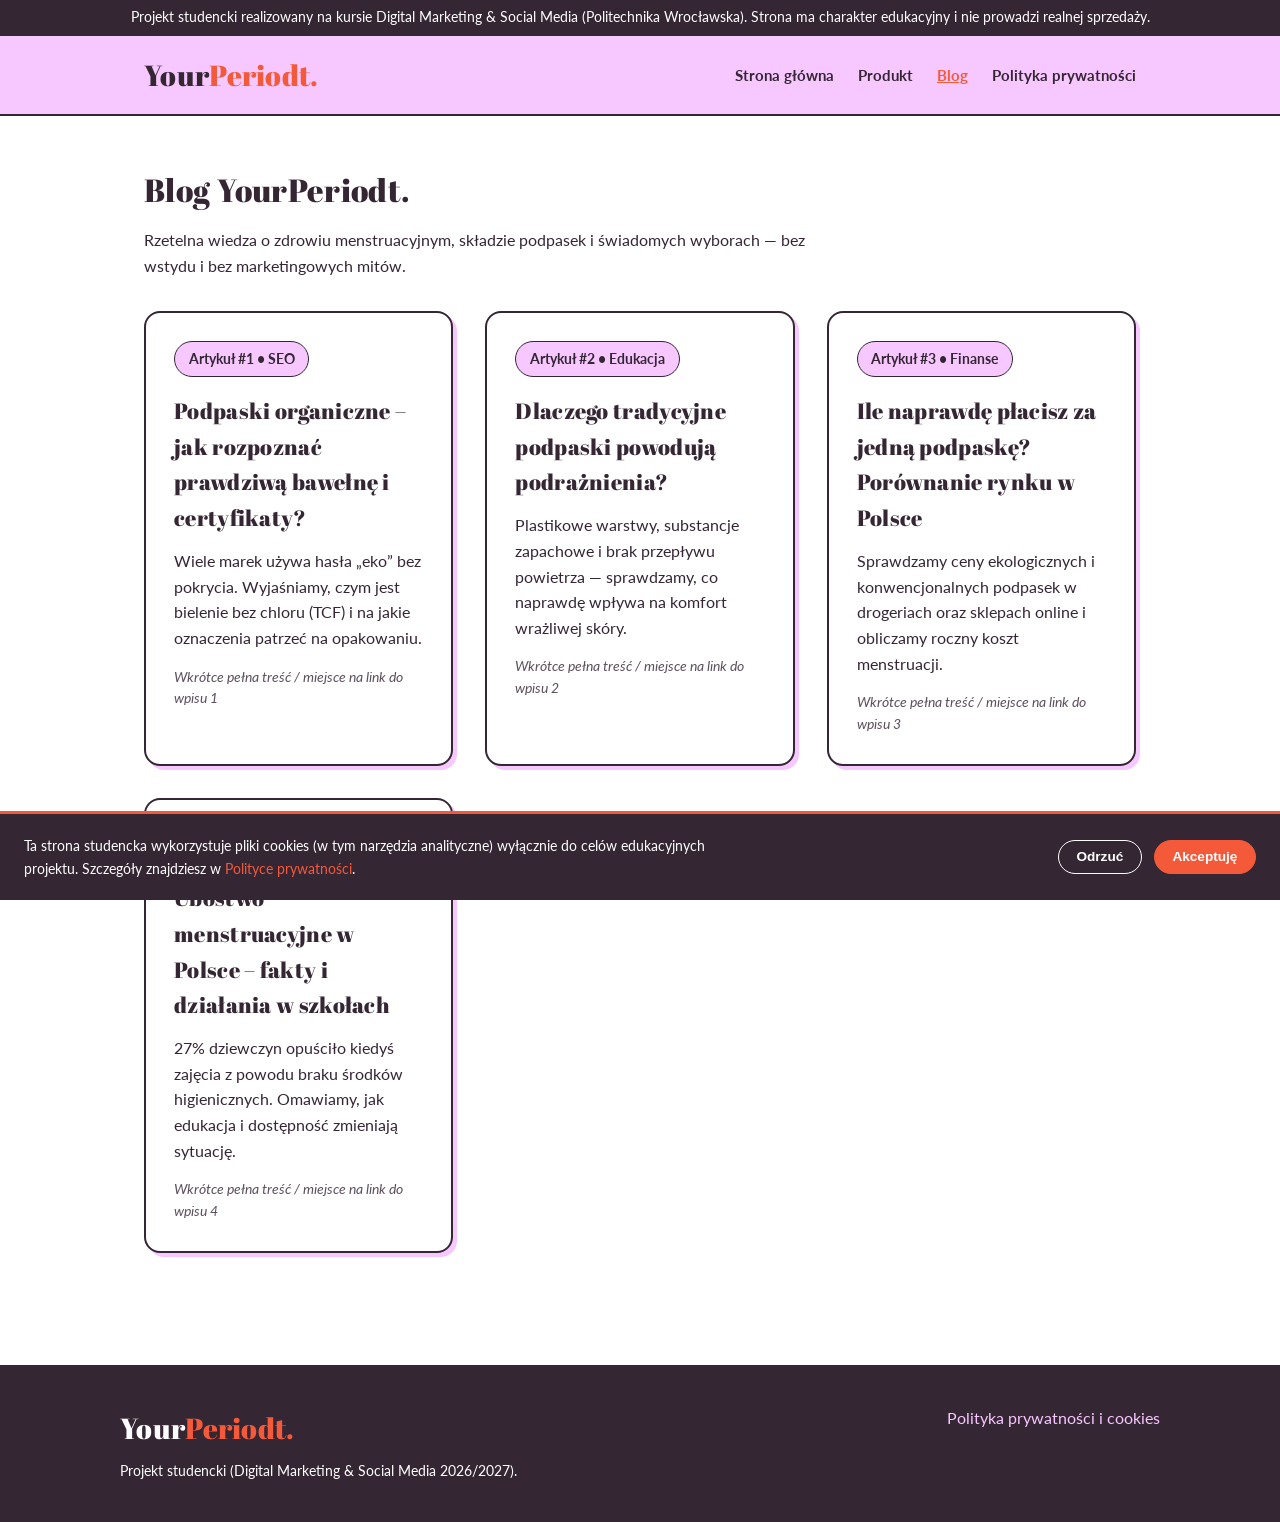
==== blog.html @ d57dbbb8 "Add files via upload" ====
<!DOCTYPE html>
<html lang="pl">
<head>
  <meta charset="UTF-8" />
  <meta name="viewport" content="width=device-width, initial-scale=1.0" />
  <!-- PRESENTATION NOTE: Blog hub designed to host the 4 required team articles (1 per member) for Section 7.2. -->
  <title>Blog edukacyjny | YourPeriodt.</title>
  <meta name="description" content="Edukacja menstruacyjna bez tabu. Sprawdź, jak rozpoznać prawdziwe podpaski organiczne i dbać o zdrowie podczas okresu." />
  <link rel="preconnect" href="https://fonts.googleapis.com" />
  <link rel="preconnect" href="https://fonts.gstatic.com" crossorigin />
  <link href="https://fonts.googleapis.com/css2?family=Abril+Fatface&family=Lato:wght@400;700&display=swap" rel="stylesheet" />
  <link rel="stylesheet" href="styles.css" />
</head>
<body>
  <div class="student-banner">
    Projekt studencki realizowany na kursie Digital Marketing &amp; Social Media (Politechnika Wrocławska). Strona ma charakter edukacyjny i nie prowadzi realnej sprzedaży.
  </div>

  <header>
    <div class="nav-container">
      <a href="index.html" class="brand-logo">Your<span>Periodt.</span></a>
      <nav>
        <ul>
          <li><a href="index.html">Strona główna</a></li>
          <li><a href="product.html">Produkt</a></li>
          <li><a href="blog.html" class="active">Blog</a></li>
          <li><a href="privacy.html">Polityka prywatności</a></li>
        </ul>
      </nav>
    </div>
  </header>

  <main class="container">
    <h1>Blog YourPeriodt.</h1>
    <p style="margin-top: 0.75rem; max-width: 680px;">
      Rzetelna wiedza o zdrowiu menstruacyjnym, składzie podpasek i świadomych wyborach — bez wstydu i bez marketingowych mitów.
    </p>

    <!-- PRESENTATION NOTE: 4 structured slots correspond to the 4 team members required to publish 1 post each. -->
    <div class="grid-2">
      <article class="card">
        <span class="price-badge">Artykuł #1 • SEO</span>
        <h3>Podpaski organiczne – jak rozpoznać prawdziwą bawełnę i certyfikaty?</h3>
        <p style="margin-bottom: 1rem;">
          Wiele marek używa hasła „eko” bez pokrycia. Wyjaśniamy, czym jest bielenie bez chloru (TCF) i na jakie oznaczenia patrzeć na opakowaniu.
        </p>
        <p style="font-size: 0.85rem; opacity: 0.8;"><em>Wkrótce pełna treść / miejsce na link do wpisu 1</em></p>
      </article>

      <article class="card">
        <span class="price-badge">Artykuł #2 • Edukacja</span>
        <h3>Dlaczego tradycyjne podpaski powodują podrażnienia?</h3>
        <p style="margin-bottom: 1rem;">
          Plastikowe warstwy, substancje zapachowe i brak przepływu powietrza — sprawdzamy, co naprawdę wpływa na komfort wrażliwej skóry.
        </p>
        <p style="font-size: 0.85rem; opacity: 0.8;"><em>Wkrótce pełna treść / miejsce na link do wpisu 2</em></p>
      </article>

      <article class="card">
        <span class="price-badge">Artykuł #3 • Finanse</span>
        <h3>Ile naprawdę płacisz za jedną podpaskę? Porównanie rynku w Polsce</h3>
        <p style="margin-bottom: 1rem;">
          Sprawdzamy ceny ekologicznych i konwencjonalnych podpasek w drogeriach oraz sklepach online i obliczamy roczny koszt menstruacji.
        </p>
        <p style="font-size: 0.85rem; opacity: 0.8;"><em>Wkrótce pełna treść / miejsce na link do wpisu 3</em></p>
      </article>

      <article class="card">
        <span class="price-badge">Artykuł #4 • Szkoła</span>
        <h3>Ubóstwo menstruacyjne w Polsce – fakty i działania w szkołach</h3>
        <p style="margin-bottom: 1rem;">
          27% dziewczyn opuściło kiedyś zajęcia z powodu braku środków higienicznych. Omawiamy, jak edukacja i dostępność zmieniają sytuację.
        </p>
        <p style="font-size: 0.85rem; opacity: 0.8;"><em>Wkrótce pełna treść / miejsce na link do wpisu 4</em></p>
      </article>
    </div>
  </main>

  <footer>
    <div class="footer-inner">
      <div>
        <div class="brand-logo" style="color: #ffffff;">Your<span>Periodt.</span></div>
        <p style="margin-top: 0.5rem; font-size: 0.9rem;">Projekt studencki (Digital Marketing &amp; Social Media 2026/2027).</p>
      </div>
      <div>
        <a href="privacy.html">Polityka prywatności i cookies</a>
      </div>
    </div>
  </footer>

  <div id="cookie-banner" class="cookie-banner" role="dialog" aria-label="Informacja o plikach cookies">
    <p>
      Ta strona studencka wykorzystuje pliki cookies (w tym narzędzia analityczne) wyłącznie do celów edukacyjnych projektu. Szczegóły znajdziesz w <a href="privacy.html">Polityce prywatności</a>.
    </p>
    <div class="cookie-actions">
      <button id="cookie-decline" class="cookie-btn cookie-decline">Odrzuć</button>
      <button id="cookie-accept" class="cookie-btn cookie-accept">Akceptuję</button>
    </div>
  </div>

  <script src="script.js"></script>
</body>
</html>
---- styles.css ----
/* PRESENTATION NOTE: CSS custom properties (variables) store the exact YourPeriodt. brand kit 
   hex codes so colors remain 100% consistent across all pages. */
:root {
  --pink: #f7c7ff;
  --pink-light: #fdf2ff;
  --red: #f4593a;
  --red-dark: #d94326;
  --text: #352634;
  --white: #ffffff;
  --border: #ead7ee;
}

* {
  box-sizing: border-box;
  margin: 0;
  padding: 0;
}

/* PRESENTATION NOTE: Lato is paired with Abril Fatface because both support Polish diacritics (ą, ć, ę, ł, ń, ó, ś, ź, ż). */
body {
  font-family: 'Lato', sans-serif;
  color: var(--text);
  background-color: var(--white);
  line-height: 1.6;
}

h1, h2, h3, .brand-logo {
  font-family: 'Abril Fatface', serif;
  font-weight: 400;
  letter-spacing: 0.3px;
}

a {
  color: var(--red);
  text-decoration: none;
}

/* PRESENTATION NOTE: Top disclosure bar ensures compliance with the course ethics rule 
   requiring transparent "student project" labeling. */
.student-banner {
  background-color: var(--text);
  color: var(--white);
  text-align: center;
  font-size: 0.85rem;
  padding: 0.45rem 1rem;
}

header {
  background-color: var(--pink);
  border-bottom: 2px solid var(--text);
  position: sticky;
  top: 0;
  z-index: 100;
}

.nav-container {
  max-width: 1040px;
  margin: 0 auto;
  padding: 1rem 1.5rem;
  display: flex;
  justify-content: space-between;
  align-items: center;
  flex-wrap: wrap;
  gap: 1rem;
}

.brand-logo {
  font-size: 1.8rem;
  color: var(--text);
}

.brand-logo span {
  color: var(--red);
}

nav ul {
  list-style: none;
  display: flex;
  gap: 1.5rem;
  flex-wrap: wrap;
}

nav a {
  color: var(--text);
  font-weight: 700;
  font-size: 0.95rem;
}

nav a:hover, nav a.active {
  color: var(--red);
  text-decoration: underline;
}

.container {
  max-width: 1040px;
  margin: 0 auto;
  padding: 3rem 1.5rem;
}

.hero {
  background-color: var(--pink-light);
  border-bottom: 1px solid var(--border);
  text-align: center;
  padding: 4.5rem 1.5rem;
}

.hero h1 {
  font-size: clamp(2.2rem, 5vw, 3.4rem);
  margin-bottom: 1rem;
  line-height: 1.15;
}

.hero p {
  max-width: 650px;
  margin: 0 auto 2rem;
  font-size: 1.15rem;
}

.btn {
  display: inline-block;
  background-color: var(--red);
  color: var(--white);
  padding: 0.85rem 1.75rem;
  border-radius: 999px;
  font-weight: 700;
  border: 2px solid var(--text);
  cursor: pointer;
  transition: background-color 0.2s ease;
}

.btn:hover {
  background-color: var(--red-dark);
}

.btn-secondary {
  background-color: var(--white);
  color: var(--text);
}

.btn-secondary:hover {
  background-color: var(--pink);
}

/* PRESENTATION NOTE: Responsive CSS Grid automatically adapts 3-column layouts to 1 column on mobile phones. */
.grid-3 {
  display: grid;
  grid-template-columns: repeat(auto-fit, minmax(260px, 1fr));
  gap: 1.5rem;
  margin-top: 2rem;
}

.grid-2 {
  display: grid;
  grid-template-columns: repeat(auto-fit, minmax(300px, 1fr));
  gap: 2rem;
  margin-top: 2rem;
}

.card {
  background: var(--white);
  border: 2px solid var(--text);
  border-radius: 16px;
  padding: 1.75rem;
  box-shadow: 4px 4px 0 var(--pink);
}

.card h3 {
  font-size: 1.4rem;
  margin-bottom: 0.75rem;
  color: var(--text);
}

.price-badge {
  display: inline-block;
  background-color: var(--pink);
  color: var(--text);
  font-weight: 700;
  padding: 0.35rem 0.85rem;
  border-radius: 999px;
  border: 1px solid var(--text);
  margin-bottom: 1rem;
  font-size: 0.9rem;
}

.comparison-table {
  width: 100%;
  border-collapse: collapse;
  margin-top: 1.5rem;
}

.comparison-table th, .comparison-table td {
  border: 1px solid var(--text);
  padding: 0.85rem;
  text-align: left;
}

.comparison-table th {
  background-color: var(--pink);
}

.highlight-row {
  background-color: var(--pink-light);
  font-weight: 700;
}

.faq-item {
  border-bottom: 1px solid var(--border);
  padding: 1.25rem 0;
}

.faq-item h3 {
  font-size: 1.2rem;
  margin-bottom: 0.5rem;
}

footer {
  background-color: var(--text);
  color: var(--white);
  padding: 2.5rem 1.5rem;
  margin-top: 4rem;
}

.footer-inner {
  max-width: 1040px;
  margin: 0 auto;
  display: flex;
  justify-content: space-between;
  flex-wrap: wrap;
  gap: 1.5rem;
}

footer a {
  color: var(--pink);
}

/* PRESENTATION NOTE: Fixed bottom GDPR cookie consent banner; hidden via JS once the user makes a choice. */
.cookie-banner {
  position: fixed;
  bottom: 0;
  left: 0;
  right: 0;
  background-color: var(--text);
  color: var(--white);
  border-top: 3px solid var(--red);
  padding: 1.25rem 1.5rem;
  display: none;
  justify-content: space-between;
  align-items: center;
  flex-wrap: wrap;
  gap: 1rem;
  z-index: 999;
}

.cookie-banner p {
  max-width: 700px;
  font-size: 0.9rem;
}

.cookie-actions {
  display: flex;
  gap: 0.75rem;
}

.cookie-btn {
  padding: 0.55rem 1.1rem;
  border-radius: 999px;
  font-weight: 700;
  cursor: pointer;
  border: 1px solid var(--white);
  font-size: 0.85rem;
}

.cookie-accept {
  background-color: var(--red);
  color: var(--white);
  border-color: var(--red);
}

.cookie-decline {
  background-color: transparent;
  color: var(--white);
}
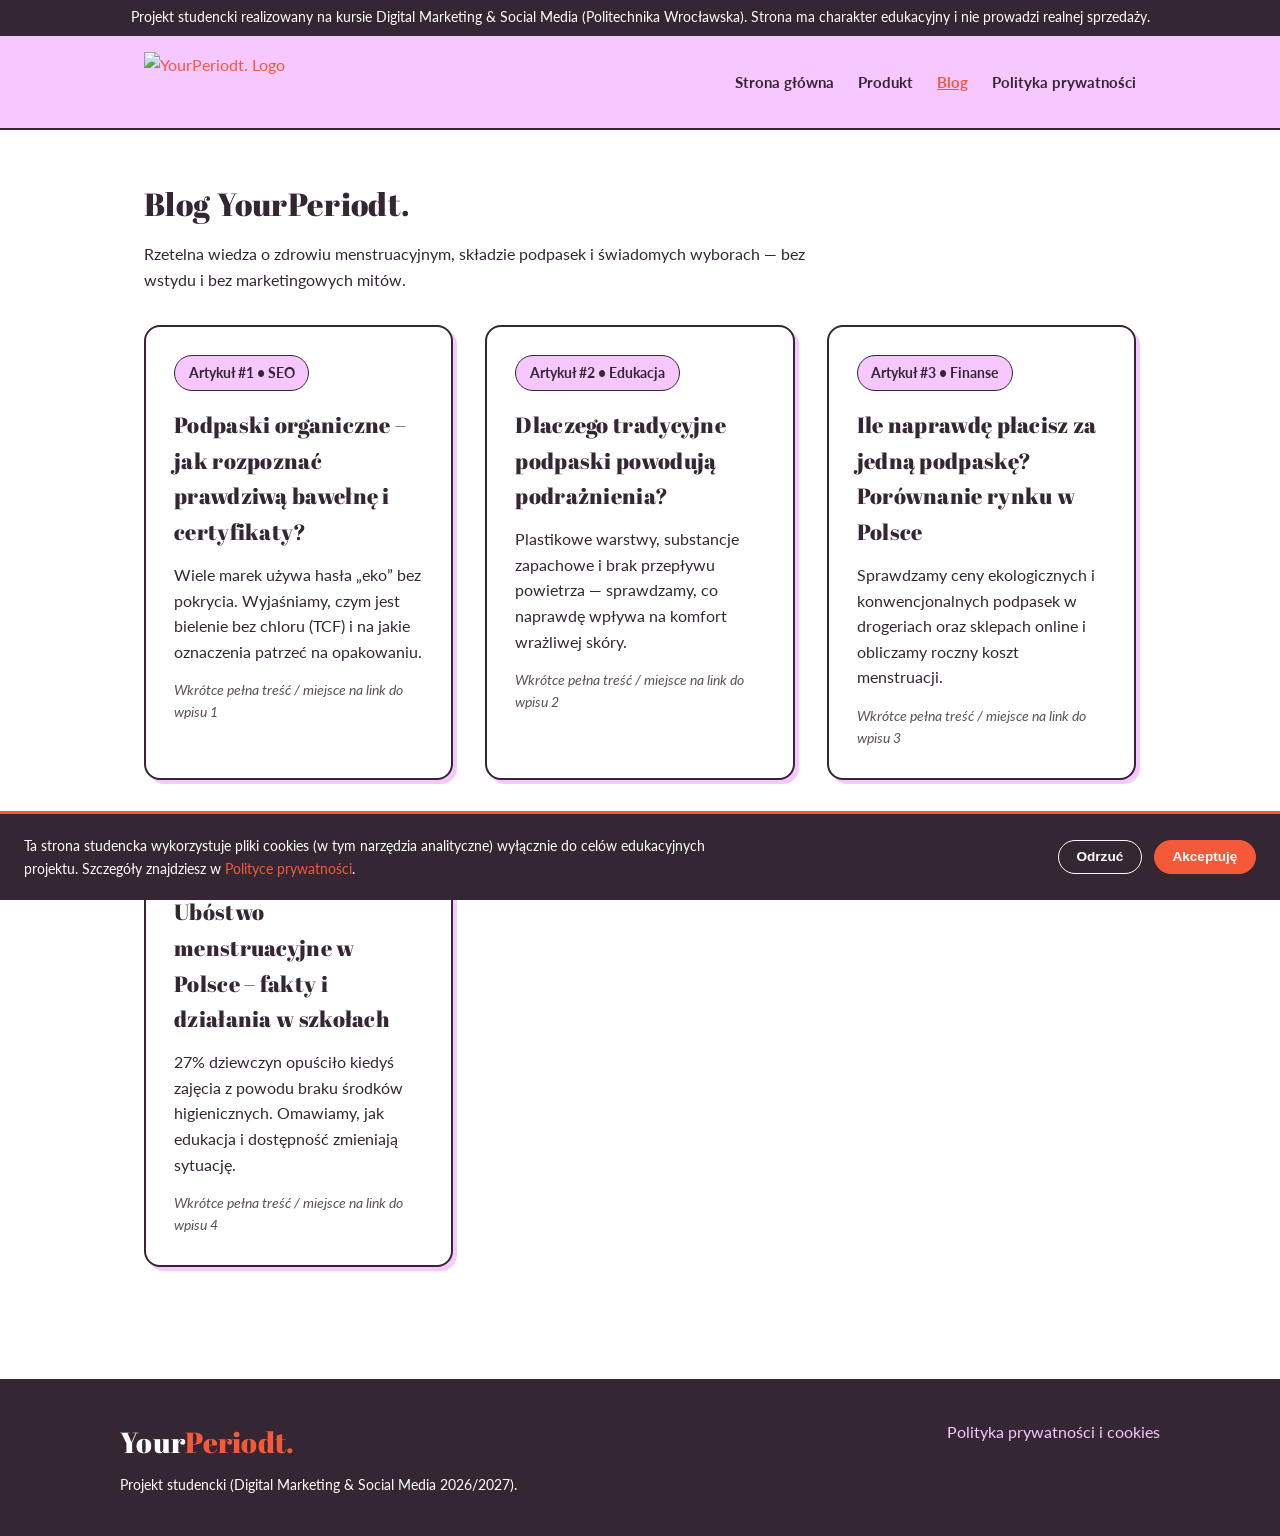
==== commit c74bb7d1: "Update blog.html" ====
--- a/blog.html
+++ b/blog.html
@@ -18,7 +18,9 @@
 
   <header>
     <div class="nav-container">
-      <a href="index.html" class="brand-logo">Your<span>Periodt.</span></a>
+      <a href="index.html" class="brand-logo-img">
+        <img src="logo.png" alt="YourPeriodt. Logo" style="height: 60px; display: block;" />
+      </a>
       <nav>
         <ul>
           <li><a href="index.html">Strona główna</a></li>
@@ -100,4 +102,5 @@
 
   <script src="script.js"></script>
 </body>
-</html>+
+</html>
--- a/styles.css
+++ b/styles.css
@@ -275,8 +275,18 @@
   color: var(--white);
   border-color: var(--red);
 }
+.brand-logo-img {
+  display: flex;
+  align-items: center;
+  max-height: 60px;
+}
+.brand-logo-img img {
+  max-height: 60px;
+  width: auto;
+}
 
 .cookie-decline {
   background-color: transparent;
   color: var(--white);
-}+
+}
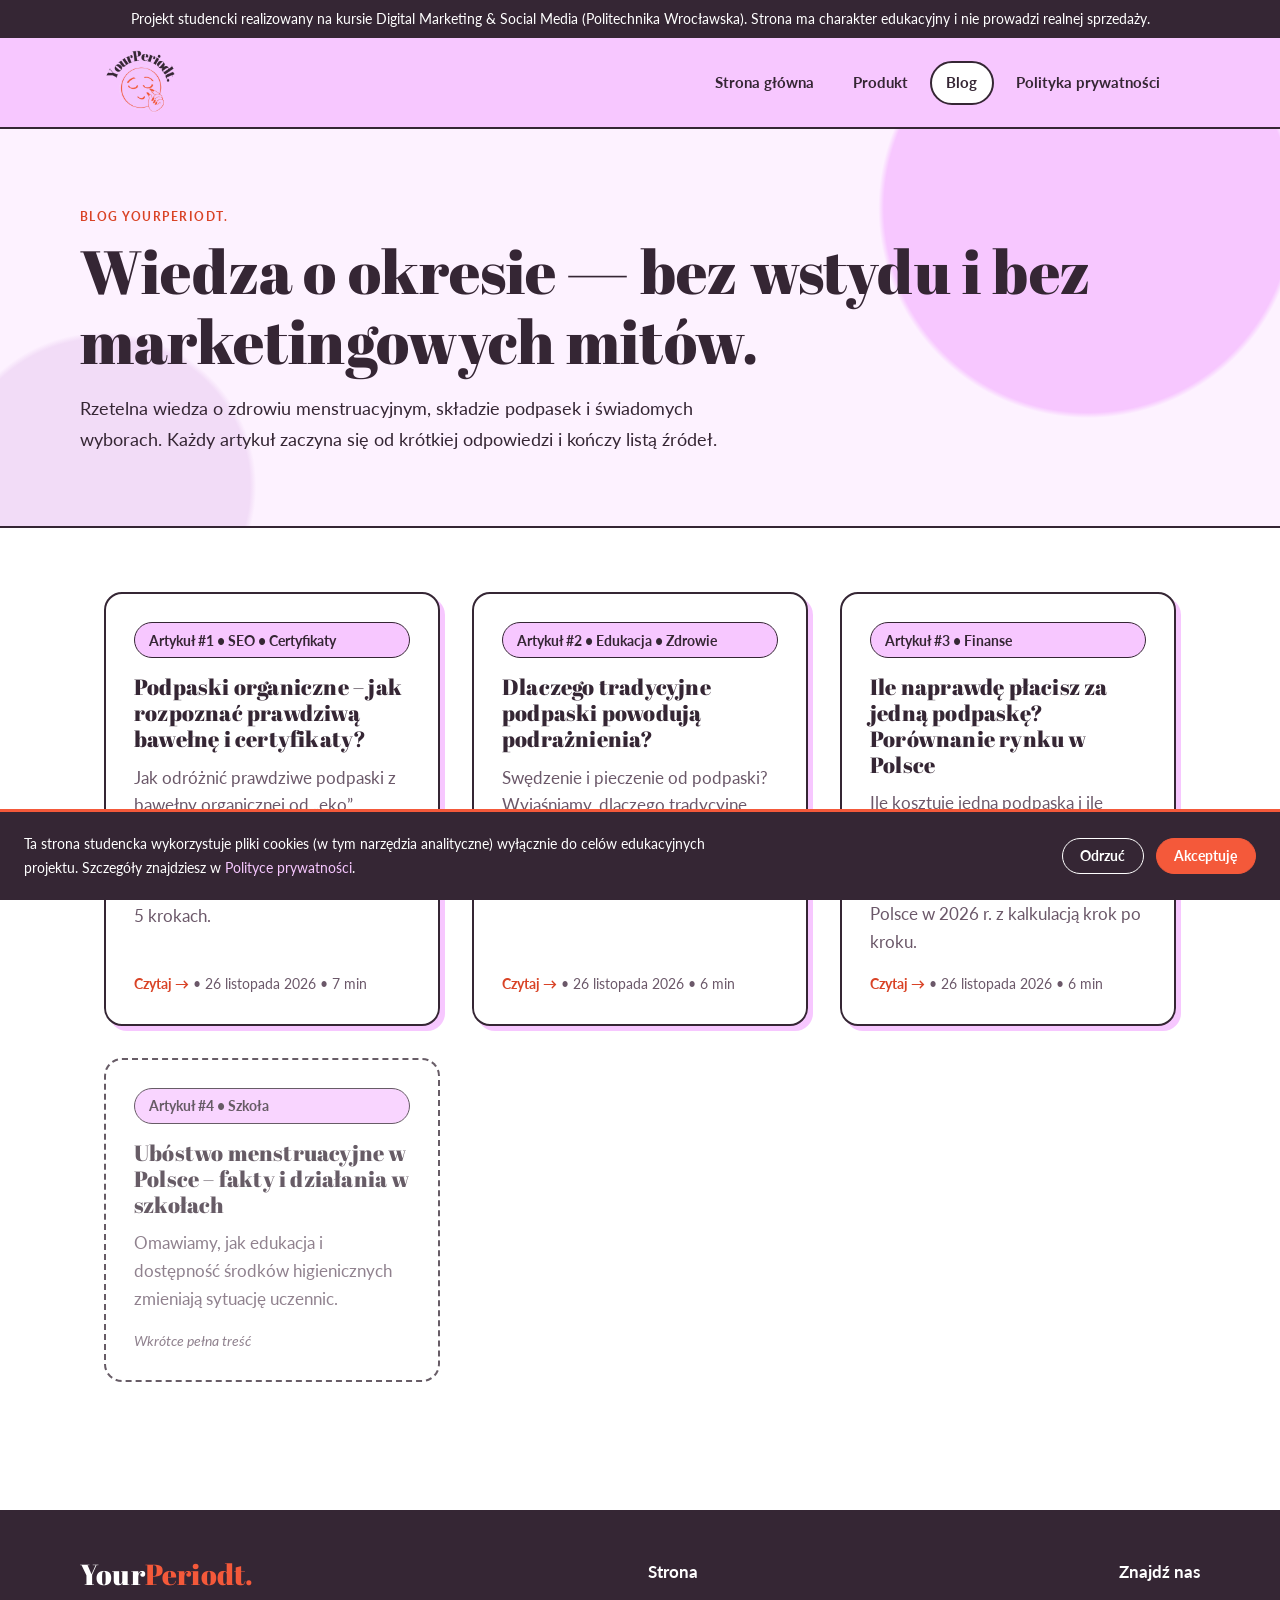
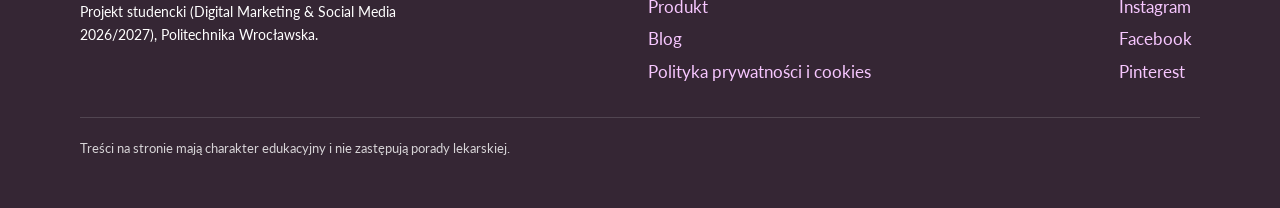
==== commit a45c3a98: "Add files via upload redesign + 3 blogs" ====
--- a/blog.html
+++ b/blog.html
@@ -1,106 +1,185 @@
-<!DOCTYPE html>
-<html lang="pl">
-<head>
-  <meta charset="UTF-8" />
-  <meta name="viewport" content="width=device-width, initial-scale=1.0" />
-  <!-- PRESENTATION NOTE: Blog hub designed to host the 4 required team articles (1 per member) for Section 7.2. -->
-  <title>Blog edukacyjny | YourPeriodt.</title>
-  <meta name="description" content="Edukacja menstruacyjna bez tabu. Sprawdź, jak rozpoznać prawdziwe podpaski organiczne i dbać o zdrowie podczas okresu." />
-  <link rel="preconnect" href="https://fonts.googleapis.com" />
-  <link rel="preconnect" href="https://fonts.gstatic.com" crossorigin />
-  <link href="https://fonts.googleapis.com/css2?family=Abril+Fatface&family=Lato:wght@400;700&display=swap" rel="stylesheet" />
-  <link rel="stylesheet" href="styles.css" />
-</head>
-<body>
-  <div class="student-banner">
-    Projekt studencki realizowany na kursie Digital Marketing &amp; Social Media (Politechnika Wrocławska). Strona ma charakter edukacyjny i nie prowadzi realnej sprzedaży.
-  </div>
-
-  <header>
-    <div class="nav-container">
-      <a href="index.html" class="brand-logo-img">
-        <img src="logo.png" alt="YourPeriodt. Logo" style="height: 60px; display: block;" />
-      </a>
-      <nav>
-        <ul>
-          <li><a href="index.html">Strona główna</a></li>
-          <li><a href="product.html">Produkt</a></li>
-          <li><a href="blog.html" class="active">Blog</a></li>
-          <li><a href="privacy.html">Polityka prywatności</a></li>
-        </ul>
-      </nav>
-    </div>
-  </header>
-
-  <main class="container">
-    <h1>Blog YourPeriodt.</h1>
-    <p style="margin-top: 0.75rem; max-width: 680px;">
-      Rzetelna wiedza o zdrowiu menstruacyjnym, składzie podpasek i świadomych wyborach — bez wstydu i bez marketingowych mitów.
-    </p>
-
-    <!-- PRESENTATION NOTE: 4 structured slots correspond to the 4 team members required to publish 1 post each. -->
-    <div class="grid-2">
-      <article class="card">
-        <span class="price-badge">Artykuł #1 • SEO</span>
-        <h3>Podpaski organiczne – jak rozpoznać prawdziwą bawełnę i certyfikaty?</h3>
-        <p style="margin-bottom: 1rem;">
-          Wiele marek używa hasła „eko” bez pokrycia. Wyjaśniamy, czym jest bielenie bez chloru (TCF) i na jakie oznaczenia patrzeć na opakowaniu.
-        </p>
-        <p style="font-size: 0.85rem; opacity: 0.8;"><em>Wkrótce pełna treść / miejsce na link do wpisu 1</em></p>
-      </article>
-
-      <article class="card">
-        <span class="price-badge">Artykuł #2 • Edukacja</span>
-        <h3>Dlaczego tradycyjne podpaski powodują podrażnienia?</h3>
-        <p style="margin-bottom: 1rem;">
-          Plastikowe warstwy, substancje zapachowe i brak przepływu powietrza — sprawdzamy, co naprawdę wpływa na komfort wrażliwej skóry.
-        </p>
-        <p style="font-size: 0.85rem; opacity: 0.8;"><em>Wkrótce pełna treść / miejsce na link do wpisu 2</em></p>
-      </article>
-
-      <article class="card">
-        <span class="price-badge">Artykuł #3 • Finanse</span>
-        <h3>Ile naprawdę płacisz za jedną podpaskę? Porównanie rynku w Polsce</h3>
-        <p style="margin-bottom: 1rem;">
-          Sprawdzamy ceny ekologicznych i konwencjonalnych podpasek w drogeriach oraz sklepach online i obliczamy roczny koszt menstruacji.
-        </p>
-        <p style="font-size: 0.85rem; opacity: 0.8;"><em>Wkrótce pełna treść / miejsce na link do wpisu 3</em></p>
-      </article>
-
-      <article class="card">
-        <span class="price-badge">Artykuł #4 • Szkoła</span>
-        <h3>Ubóstwo menstruacyjne w Polsce – fakty i działania w szkołach</h3>
-        <p style="margin-bottom: 1rem;">
-          27% dziewczyn opuściło kiedyś zajęcia z powodu braku środków higienicznych. Omawiamy, jak edukacja i dostępność zmieniają sytuację.
-        </p>
-        <p style="font-size: 0.85rem; opacity: 0.8;"><em>Wkrótce pełna treść / miejsce na link do wpisu 4</em></p>
-      </article>
-    </div>
-  </main>
-
-  <footer>
-    <div class="footer-inner">
-      <div>
-        <div class="brand-logo" style="color: #ffffff;">Your<span>Periodt.</span></div>
-        <p style="margin-top: 0.5rem; font-size: 0.9rem;">Projekt studencki (Digital Marketing &amp; Social Media 2026/2027).</p>
-      </div>
-      <div>
-        <a href="privacy.html">Polityka prywatności i cookies</a>
-      </div>
-    </div>
-  </footer>
-
-  <div id="cookie-banner" class="cookie-banner" role="dialog" aria-label="Informacja o plikach cookies">
-    <p>
-      Ta strona studencka wykorzystuje pliki cookies (w tym narzędzia analityczne) wyłącznie do celów edukacyjnych projektu. Szczegóły znajdziesz w <a href="privacy.html">Polityce prywatności</a>.
-    </p>
-    <div class="cookie-actions">
-      <button id="cookie-decline" class="cookie-btn cookie-decline">Odrzuć</button>
-      <button id="cookie-accept" class="cookie-btn cookie-accept">Akceptuję</button>
-    </div>
-  </div>
-
-  <script src="script.js"></script>
-</body>
-
-</html>
+<!DOCTYPE html>
+<html lang="pl">
+<head>
+  <meta charset="UTF-8" />
+  <meta name="viewport" content="width=device-width, initial-scale=1.0" />
+  <!-- PRESENTATION NOTE: Blog hub for the team articles (Section 7.2). Each card links to a full, AI-optimised article. -->
+  <title>Blog edukacyjny | YourPeriodt.</title>
+  <meta name="description" content="Edukacja menstruacyjna bez tabu. Jak rozpoznać prawdziwe podpaski organiczne, dlaczego podpaski podrażniają skórę i ile naprawdę kosztuje okres w Polsce." />
+  <link rel="canonical" href="https://kacper945.github.io/yourperiodt./blog.html" />
+  <meta name="robots" content="index, follow, max-snippet:-1" />
+  <meta property="og:type" content="website" />
+  <meta property="og:locale" content="pl_PL" />
+  <meta property="og:title" content="Blog edukacyjny YourPeriodt." />
+  <meta property="og:description" content="Edukacja menstruacyjna bez tabu — ze źródłami." />
+  <meta property="og:url" content="https://kacper945.github.io/yourperiodt./blog.html" />
+  <meta property="og:image" content="https://kacper945.github.io/yourperiodt./logo.png" />
+  <meta name="theme-color" content="#f7c7ff" />
+  <link rel="icon" type="image/png" href="logo.png" />
+  <link rel="alternate" type="text/plain" href="llms.txt" title="LLM-friendly site summary" />
+  <link rel="preconnect" href="https://fonts.googleapis.com" />
+  <link rel="preconnect" href="https://fonts.gstatic.com" crossorigin />
+  <link href="https://fonts.googleapis.com/css2?family=Abril+Fatface&family=Lato:wght@400;700&display=swap" rel="stylesheet" />
+  <link rel="stylesheet" href="styles.css" />
+
+  <script type="application/ld+json">
+{
+  "@context": "https://schema.org",
+  "@graph": [
+    {
+      "@type": "Blog",
+      "@id": "https://kacper945.github.io/yourperiodt./blog.html#blog",
+      "name": "Blog edukacyjny YourPeriodt.",
+      "url": "https://kacper945.github.io/yourperiodt./blog.html",
+      "inLanguage": "pl-PL",
+      "publisher": {
+        "@type": "Organization",
+        "name": "YourPeriodt.",
+        "url": "https://kacper945.github.io/yourperiodt./"
+      },
+      "blogPost": [
+        {
+          "@type": "BlogPosting",
+          "headline": "Podpaski organiczne – jak rozpoznać prawdziwą bawełnę i certyfikaty?",
+          "url": "https://kacper945.github.io/yourperiodt./podpaski-organiczne-certyfikaty.html",
+          "datePublished": "2026-11-26"
+        },
+        {
+          "@type": "BlogPosting",
+          "headline": "Dlaczego tradycyjne podpaski powodują podrażnienia?",
+          "url": "https://kacper945.github.io/yourperiodt./dlaczego-podpaski-podrazniaja.html",
+          "datePublished": "2026-11-26"
+        },
+        {
+          "@type": "BlogPosting",
+          "headline": "Ile naprawdę płacisz za jedną podpaskę? Porównanie rynku w Polsce",
+          "url": "https://kacper945.github.io/yourperiodt./ile-kosztuje-podpaska.html",
+          "datePublished": "2026-11-26"
+        }
+      ]
+    },
+    {
+      "@type": "BreadcrumbList",
+      "itemListElement": [
+        {
+          "@type": "ListItem",
+          "position": 1,
+          "name": "Strona główna",
+          "item": "https://kacper945.github.io/yourperiodt./"
+        },
+        {
+          "@type": "ListItem",
+          "position": 2,
+          "name": "Blog",
+          "item": "https://kacper945.github.io/yourperiodt./blog.html"
+        }
+      ]
+    }
+  ]
+}
+  </script>
+</head>
+<body>
+  <a href="#main" class="skip-link">Przejdź do treści</a>
+
+  <!-- PRESENTATION NOTE: Mandatory student-project disclosure visible on every page. -->
+  <div class="student-banner">
+    Projekt studencki realizowany na kursie Digital Marketing &amp; Social Media (Politechnika Wrocławska). Strona ma charakter edukacyjny i nie prowadzi realnej sprzedaży.
+  </div>
+
+  <header>
+    <div class="nav-container">
+      <a href="index.html" class="brand-logo-img" aria-label="YourPeriodt. — strona główna">
+        <img src="logo.png" alt="YourPeriodt. Logo" width="500" height="500" />
+      </a>
+      <nav aria-label="Menu główne">
+        <ul>
+          <li><a href="index.html">Strona główna</a></li>
+          <li><a href="product.html">Produkt</a></li>
+          <li><a href="blog.html" class="active" aria-current="page">Blog</a></li>
+          <li><a href="privacy.html">Polityka prywatności</a></li>
+        </ul>
+      </nav>
+    </div>
+  </header>
+
+  <main id="main">
+    <section class="hero" style="text-align:left">
+      <div style="max-width:var(--max);margin:0 auto">
+        <span class="eyebrow">Blog YourPeriodt.</span>
+        <h1>Wiedza o okresie — bez wstydu i bez marketingowych mitów.</h1>
+        <p style="margin:0;max-width:680px">Rzetelna wiedza o zdrowiu menstruacyjnym, składzie podpasek i świadomych wyborach. Każdy artykuł zaczyna się od krótkiej odpowiedzi i kończy listą źródeł.</p>
+      </div>
+    </section>
+
+    <section class="container">
+      <!-- PRESENTATION NOTE: 4 slots correspond to the 4 team members (1 post each). Posts 1–3 are published. -->
+      <div class="grid-2" style="margin-top:0">
+      <article class="card post-card">
+        <span class="price-badge">Artykuł #1 • SEO • Certyfikaty</span>
+        <h2 style="font-size:1.4rem"><a class="stretched" href="podpaski-organiczne-certyfikaty.html" style="color:inherit">Podpaski organiczne – jak rozpoznać prawdziwą bawełnę i certyfikaty?</a></h2>
+        <p>Jak odróżnić prawdziwe podpaski z bawełny organicznej od „eko” marketingu? Wyjaśniamy GOTS, OCS, OEKO-TEX Standard 100 oraz bielenie TCF i ECF. Lista kontrolna w 5 krokach.</p>
+        <span class="meta"><span class="read">Czytaj →</span> • <time datetime="2026-11-26">26 listopada 2026</time> • 7 min</span>
+      </article>
+      <article class="card post-card">
+        <span class="price-badge">Artykuł #2 • Edukacja • Zdrowie</span>
+        <h2 style="font-size:1.4rem"><a class="stretched" href="dlaczego-podpaski-podrazniaja.html" style="color:inherit">Dlaczego tradycyjne podpaski powodują podrażnienia?</a></h2>
+        <p>Swędzenie i pieczenie od podpaski? Wyjaśniamy, dlaczego tradycyjne podpaski mogą podrażniać skórę (wilgoć, tarcie, zapachy, kleje), co mówią badania i kiedy iść do lekarza.</p>
+        <span class="meta"><span class="read">Czytaj →</span> • <time datetime="2026-11-26">26 listopada 2026</time> • 6 min</span>
+      </article>
+      <article class="card post-card">
+        <span class="price-badge">Artykuł #3 • Finanse</span>
+        <h2 style="font-size:1.4rem"><a class="stretched" href="ile-kosztuje-podpaska.html" style="color:inherit">Ile naprawdę płacisz za jedną podpaskę? Porównanie rynku w Polsce</a></h2>
+        <p>Ile kosztuje jedna podpaska i ile wydajesz na okres rocznie? Porównanie cen podpasek tradycyjnych i ekologicznych w Polsce w 2026 r. z kalkulacją krok po kroku.</p>
+        <span class="meta"><span class="read">Czytaj →</span> • <time datetime="2026-11-26">26 listopada 2026</time> • 6 min</span>
+      </article>
+      <article class="card post-card soon">
+        <span class="price-badge">Artykuł #4 • Szkoła</span>
+        <h2 style="font-size:1.4rem">Ubóstwo menstruacyjne w Polsce – fakty i działania w szkołach</h2>
+        <p>Omawiamy, jak edukacja i dostępność środków higienicznych zmieniają sytuację uczennic.</p>
+        <span class="meta"><em>Wkrótce pełna treść</em></span>
+      </article>
+      </div>
+    </section>
+  </main>
+
+  <footer>
+    <div class="footer-inner">
+      <div>
+        <div class="brand-logo" style="color: #ffffff;">Your<span>Periodt.</span></div>
+        <p style="margin-top: 0.5rem; font-size: 0.9rem; max-width: 320px;">Projekt studencki (Digital Marketing &amp; Social Media 2026/2027), Politechnika Wrocławska.</p>
+      </div>
+      <div>
+        <strong>Strona</strong>
+        <ul style="margin-top:0.4rem">
+          <li><a href="product.html">Produkt</a></li>
+          <li><a href="blog.html">Blog</a></li>
+          <li><a href="privacy.html">Polityka prywatności i cookies</a></li>
+        </ul>
+      </div>
+      <div>
+        <strong>Znajdź nas</strong>
+        <ul style="margin-top:0.4rem">
+          <li><a href="https://www.instagram.com/your_periodt/" target="_blank" rel="noopener">Instagram</a></li>
+          <li><a href="https://www.facebook.com/people/YourPeriodt/61596752787136/" target="_blank" rel="noopener">Facebook</a></li>
+          <li><a href="https://pl.pinterest.com/your_periodt/" target="_blank" rel="noopener">Pinterest</a></li>
+        </ul>
+      </div>
+    </div>
+    <p class="footer-small">Treści na stronie mają charakter edukacyjny i nie zastępują porady lekarskiej.</p>
+  </footer>
+
+  <!-- PRESENTATION NOTE: GDPR cookie consent banner. -->
+  <div id="cookie-banner" class="cookie-banner" role="dialog" aria-label="Informacja o plikach cookies">
+    <p>
+      Ta strona studencka wykorzystuje pliki cookies (w tym narzędzia analityczne) wyłącznie do celów edukacyjnych projektu. Szczegóły znajdziesz w <a href="privacy.html">Polityce prywatności</a>.
+    </p>
+    <div class="cookie-actions">
+      <button id="cookie-decline" class="cookie-btn cookie-decline">Odrzuć</button>
+      <button id="cookie-accept" class="cookie-btn cookie-accept">Akceptuję</button>
+    </div>
+  </div>
+
+  <script src="script.js"></script>
+</body>
+</html>
--- a/styles.css
+++ b/styles.css
@@ -1,292 +1,402 @@
-/* PRESENTATION NOTE: CSS custom properties (variables) store the exact YourPeriodt. brand kit 
-   hex codes so colors remain 100% consistent across all pages. */
-:root {
-  --pink: #f7c7ff;
-  --pink-light: #fdf2ff;
-  --red: #f4593a;
-  --red-dark: #d94326;
-  --text: #352634;
-  --white: #ffffff;
-  --border: #ead7ee;
-}
-
-* {
-  box-sizing: border-box;
-  margin: 0;
-  padding: 0;
-}
-
-/* PRESENTATION NOTE: Lato is paired with Abril Fatface because both support Polish diacritics (ą, ć, ę, ł, ń, ó, ś, ź, ż). */
-body {
-  font-family: 'Lato', sans-serif;
-  color: var(--text);
-  background-color: var(--white);
-  line-height: 1.6;
-}
-
-h1, h2, h3, .brand-logo {
-  font-family: 'Abril Fatface', serif;
-  font-weight: 400;
-  letter-spacing: 0.3px;
-}
-
-a {
-  color: var(--red);
-  text-decoration: none;
-}
-
-/* PRESENTATION NOTE: Top disclosure bar ensures compliance with the course ethics rule 
-   requiring transparent "student project" labeling. */
-.student-banner {
-  background-color: var(--text);
-  color: var(--white);
-  text-align: center;
-  font-size: 0.85rem;
-  padding: 0.45rem 1rem;
-}
-
-header {
-  background-color: var(--pink);
-  border-bottom: 2px solid var(--text);
-  position: sticky;
-  top: 0;
-  z-index: 100;
-}
-
-.nav-container {
-  max-width: 1040px;
-  margin: 0 auto;
-  padding: 1rem 1.5rem;
-  display: flex;
-  justify-content: space-between;
-  align-items: center;
-  flex-wrap: wrap;
-  gap: 1rem;
-}
-
-.brand-logo {
-  font-size: 1.8rem;
-  color: var(--text);
-}
-
-.brand-logo span {
-  color: var(--red);
-}
-
-nav ul {
-  list-style: none;
-  display: flex;
-  gap: 1.5rem;
-  flex-wrap: wrap;
-}
-
-nav a {
-  color: var(--text);
-  font-weight: 700;
-  font-size: 0.95rem;
-}
-
-nav a:hover, nav a.active {
-  color: var(--red);
-  text-decoration: underline;
-}
-
-.container {
-  max-width: 1040px;
-  margin: 0 auto;
-  padding: 3rem 1.5rem;
-}
-
-.hero {
-  background-color: var(--pink-light);
-  border-bottom: 1px solid var(--border);
-  text-align: center;
-  padding: 4.5rem 1.5rem;
-}
-
-.hero h1 {
-  font-size: clamp(2.2rem, 5vw, 3.4rem);
-  margin-bottom: 1rem;
-  line-height: 1.15;
-}
-
-.hero p {
-  max-width: 650px;
-  margin: 0 auto 2rem;
-  font-size: 1.15rem;
-}
-
-.btn {
-  display: inline-block;
-  background-color: var(--red);
-  color: var(--white);
-  padding: 0.85rem 1.75rem;
-  border-radius: 999px;
-  font-weight: 700;
-  border: 2px solid var(--text);
-  cursor: pointer;
-  transition: background-color 0.2s ease;
-}
-
-.btn:hover {
-  background-color: var(--red-dark);
-}
-
-.btn-secondary {
-  background-color: var(--white);
-  color: var(--text);
-}
-
-.btn-secondary:hover {
-  background-color: var(--pink);
-}
-
-/* PRESENTATION NOTE: Responsive CSS Grid automatically adapts 3-column layouts to 1 column on mobile phones. */
-.grid-3 {
-  display: grid;
-  grid-template-columns: repeat(auto-fit, minmax(260px, 1fr));
-  gap: 1.5rem;
-  margin-top: 2rem;
-}
-
-.grid-2 {
-  display: grid;
-  grid-template-columns: repeat(auto-fit, minmax(300px, 1fr));
-  gap: 2rem;
-  margin-top: 2rem;
-}
-
-.card {
-  background: var(--white);
-  border: 2px solid var(--text);
-  border-radius: 16px;
-  padding: 1.75rem;
-  box-shadow: 4px 4px 0 var(--pink);
-}
-
-.card h3 {
-  font-size: 1.4rem;
-  margin-bottom: 0.75rem;
-  color: var(--text);
-}
-
-.price-badge {
-  display: inline-block;
-  background-color: var(--pink);
-  color: var(--text);
-  font-weight: 700;
-  padding: 0.35rem 0.85rem;
-  border-radius: 999px;
-  border: 1px solid var(--text);
-  margin-bottom: 1rem;
-  font-size: 0.9rem;
-}
-
-.comparison-table {
-  width: 100%;
-  border-collapse: collapse;
-  margin-top: 1.5rem;
-}
-
-.comparison-table th, .comparison-table td {
-  border: 1px solid var(--text);
-  padding: 0.85rem;
-  text-align: left;
-}
-
-.comparison-table th {
-  background-color: var(--pink);
-}
-
-.highlight-row {
-  background-color: var(--pink-light);
-  font-weight: 700;
-}
-
-.faq-item {
-  border-bottom: 1px solid var(--border);
-  padding: 1.25rem 0;
-}
-
-.faq-item h3 {
-  font-size: 1.2rem;
-  margin-bottom: 0.5rem;
-}
-
-footer {
-  background-color: var(--text);
-  color: var(--white);
-  padding: 2.5rem 1.5rem;
-  margin-top: 4rem;
-}
-
-.footer-inner {
-  max-width: 1040px;
-  margin: 0 auto;
-  display: flex;
-  justify-content: space-between;
-  flex-wrap: wrap;
-  gap: 1.5rem;
-}
-
-footer a {
-  color: var(--pink);
-}
-
-/* PRESENTATION NOTE: Fixed bottom GDPR cookie consent banner; hidden via JS once the user makes a choice. */
-.cookie-banner {
-  position: fixed;
-  bottom: 0;
-  left: 0;
-  right: 0;
-  background-color: var(--text);
-  color: var(--white);
-  border-top: 3px solid var(--red);
-  padding: 1.25rem 1.5rem;
-  display: none;
-  justify-content: space-between;
-  align-items: center;
-  flex-wrap: wrap;
-  gap: 1rem;
-  z-index: 999;
-}
-
-.cookie-banner p {
-  max-width: 700px;
-  font-size: 0.9rem;
-}
-
-.cookie-actions {
-  display: flex;
-  gap: 0.75rem;
-}
-
-.cookie-btn {
-  padding: 0.55rem 1.1rem;
-  border-radius: 999px;
-  font-weight: 700;
-  cursor: pointer;
-  border: 1px solid var(--white);
-  font-size: 0.85rem;
-}
-
-.cookie-accept {
-  background-color: var(--red);
-  color: var(--white);
-  border-color: var(--red);
-}
-.brand-logo-img {
-  display: flex;
-  align-items: center;
-  max-height: 60px;
-}
-.brand-logo-img img {
-  max-height: 60px;
-  width: auto;
-}
-
-.cookie-decline {
-  background-color: transparent;
-  color: var(--white);
-
-}
+/* =========================================================
+   YourPeriodt. — shared stylesheet (v2, redesign)
+   PRESENTATION NOTE: Brand kit hex codes live in CSS variables so every page
+   (home, product, blog, articles, privacy) stays 100% consistent.
+   All class names from v1 (.card, .grid-2, .grid-3, .faq-item, .btn,
+   .price-badge, .comparison-table, .hero …) still work, so product.html and
+   privacy.html pick up the new look without any HTML changes.
+   ========================================================= */
+:root {
+  --pink: #f7c7ff;
+  --pink-light: #fdf2ff;
+  --pink-mid: #f2dcf7;
+  --red: #f4593a;
+  --red-dark: #d94326;
+  --text: #352634;
+  --muted: #6b5869;
+  --white: #ffffff;
+  --border: #ead7ee;
+  --radius: 18px;
+  --shadow: 5px 5px 0 var(--text);
+  --shadow-pink: 5px 5px 0 var(--pink);
+  --max: 1120px;
+}
+
+* { box-sizing: border-box; margin: 0; padding: 0; }
+
+html { scroll-behavior: smooth; }
+
+/* PRESENTATION NOTE: Lato + Abril Fatface both support Polish diacritics (ą, ć, ę, ł, ń, ó, ś, ź, ż). */
+body {
+  font-family: 'Lato', system-ui, sans-serif;
+  color: var(--text);
+  background: var(--white);
+  line-height: 1.65;
+  font-size: 1.05rem;
+  -webkit-font-smoothing: antialiased;
+}
+
+h1, h2, h3, .brand-logo, .display {
+  font-family: 'Abril Fatface', Georgia, serif;
+  font-weight: 400;
+  letter-spacing: 0.2px;
+  line-height: 1.15;
+}
+h2 { font-size: clamp(1.8rem, 3.6vw, 2.5rem); margin-bottom: 0.75rem; }
+h3 { font-size: 1.35rem; margin-bottom: 0.5rem; }
+p + p { margin-top: 0.9rem; }
+
+a { color: var(--red-dark); text-decoration: none; }
+a:hover { text-decoration: underline; }
+img { max-width: 100%; display: block; }
+
+:focus-visible { outline: 3px solid var(--red); outline-offset: 3px; border-radius: 4px; }
+
+.skip-link {
+  position: absolute; left: -999px; top: 0;
+  background: var(--text); color: var(--white); padding: 0.5rem 1rem; z-index: 1000;
+}
+.skip-link:focus { left: 1rem; top: 1rem; }
+
+/* ---------- Disclosure bar ---------- */
+/* PRESENTATION NOTE: Course ethics rule — "student project" disclosure on every page. */
+.student-banner {
+  background: var(--text);
+  color: var(--white);
+  text-align: center;
+  font-size: 0.85rem;
+  padding: 0.5rem 1rem;
+}
+
+/* ---------- Header ---------- */
+header {
+  background: var(--pink);
+  border-bottom: 2px solid var(--text);
+  position: sticky;
+  top: 0;
+  z-index: 100;
+}
+.nav-container {
+  max-width: var(--max);
+  margin: 0 auto;
+  padding: 0.4rem 1.5rem;
+  display: flex;
+  justify-content: space-between;
+  align-items: center;
+  flex-wrap: wrap;
+  gap: 0.75rem 1.5rem;
+}
+.brand-logo-img { display: flex; align-items: center; }
+.brand-logo-img img { height: 76px !important; width: auto; }
+
+nav ul { list-style: none; display: flex; gap: 0.35rem; flex-wrap: wrap; }
+nav a {
+  display: inline-block;
+  color: var(--text);
+  font-weight: 700;
+  font-size: 0.95rem;
+  padding: 0.45rem 0.9rem;
+  border-radius: 999px;
+  border: 2px solid transparent;
+  transition: background-color .15s ease, border-color .15s ease;
+}
+nav a:hover { text-decoration: none; background: var(--pink-light); border-color: var(--text); }
+nav a.active { background: var(--white); border-color: var(--text); color: var(--text); }
+
+/* ---------- Layout ---------- */
+.container { max-width: var(--max); margin: 0 auto; padding: 4rem 1.5rem; }
+.narrow { max-width: 760px; }
+.section-alt { background: var(--pink-light); border-top: 2px solid var(--text); border-bottom: 2px solid var(--text); }
+.eyebrow {
+  display: inline-block;
+  font-weight: 700;
+  text-transform: uppercase;
+  letter-spacing: 0.12em;
+  font-size: 0.78rem;
+  color: var(--red-dark);
+  margin-bottom: 0.6rem;
+}
+.lead { font-size: 1.15rem; color: var(--muted); max-width: 680px; }
+.section-head { margin-bottom: 2.25rem; }
+
+.grid-3 { display: grid; grid-template-columns: repeat(auto-fit, minmax(260px, 1fr)); gap: 1.5rem; margin-top: 2rem; }
+.grid-2 { display: grid; grid-template-columns: repeat(auto-fit, minmax(300px, 1fr)); gap: 2rem; margin-top: 2rem; }
+
+/* ---------- Hero ---------- */
+.hero {
+  background:
+    radial-gradient(circle at 85% 20%, var(--pink) 0 18%, transparent 18.5%),
+    radial-gradient(circle at 8% 90%, var(--pink-mid) 0 12%, transparent 12.5%),
+    var(--pink-light);
+  border-bottom: 2px solid var(--text);
+  padding: 4.5rem 1.5rem;
+  text-align: center;
+}
+.hero h1 { font-size: clamp(2.3rem, 5.4vw, 3.8rem); margin-bottom: 1rem; }
+.hero p { max-width: 650px; margin: 0 auto 2rem; font-size: 1.15rem; }
+
+.hero-split {
+  max-width: var(--max);
+  margin: 0 auto;
+  display: grid;
+  grid-template-columns: 1.15fr 0.85fr;
+  gap: 3rem;
+  align-items: center;
+  text-align: left;
+}
+.hero-split p { margin: 0 0 2rem; }
+.hero-art {
+  background: var(--white);
+  border: 2px solid var(--text);
+  border-radius: 50% 50% 46% 54% / 55% 48% 52% 45%;
+  box-shadow: 10px 10px 0 var(--red);
+  padding: 1.5rem;
+  aspect-ratio: 1 / 1;
+  display: grid;
+  place-items: center;
+}
+.hero-art img { width: 92%; height: auto; }
+.hero-actions { display: flex; gap: 0.9rem; flex-wrap: wrap; }
+
+/* ---------- Buttons & badges ---------- */
+.btn {
+  display: inline-block;
+  background: var(--red);
+  color: var(--white);
+  padding: 0.85rem 1.75rem;
+  border-radius: 999px;
+  font-weight: 700;
+  font-size: 1rem;
+  font-family: inherit;
+  border: 2px solid var(--text);
+  box-shadow: 3px 3px 0 var(--text);
+  cursor: pointer;
+  transition: transform .12s ease, box-shadow .12s ease, background-color .15s ease;
+}
+.btn:hover { background: var(--red-dark); text-decoration: none; transform: translate(-1px, -1px); box-shadow: 4px 4px 0 var(--text); }
+.btn:active { transform: translate(2px, 2px); box-shadow: 1px 1px 0 var(--text); }
+.btn-secondary { background: var(--white); color: var(--text); }
+.btn-secondary:hover { background: var(--pink); }
+
+.price-badge {
+  display: inline-block;
+  background: var(--pink);
+  color: var(--text);
+  font-weight: 700;
+  padding: 0.35rem 0.9rem;
+  border-radius: 999px;
+  border: 1.5px solid var(--text);
+  margin-bottom: 1rem;
+  font-size: 0.88rem;
+}
+
+/* ---------- Stat strip ---------- */
+.stats {
+  display: grid;
+  grid-template-columns: repeat(4, 1fr);
+  border-bottom: 2px solid var(--text);
+  background: var(--white);
+}
+.stat { padding: 1.6rem 1.25rem; text-align: center; border-right: 2px solid var(--text); }
+.stat:last-child { border-right: 0; }
+.stat strong { display: block; font-family: 'Abril Fatface', serif; font-weight: 400; font-size: 2rem; color: var(--red); line-height: 1.1; }
+.stat span { font-size: 0.92rem; color: var(--muted); }
+
+/* ---------- Cards ---------- */
+.card {
+  background: var(--white);
+  border: 2px solid var(--text);
+  border-radius: var(--radius);
+  padding: 1.75rem;
+  box-shadow: var(--shadow-pink);
+}
+.card h3 { font-size: 1.4rem; margin-bottom: 0.6rem; color: var(--text); }
+.card-icon {
+  width: 52px; height: 52px;
+  border-radius: 50%;
+  background: var(--pink);
+  border: 2px solid var(--text);
+  display: grid; place-items: center;
+  font-family: 'Abril Fatface', serif;
+  font-size: 1.4rem;
+  margin-bottom: 1rem;
+}
+
+.post-card { display: flex; flex-direction: column; transition: transform .15s ease, box-shadow .15s ease; }
+.post-card:hover { transform: translate(-3px, -3px); box-shadow: 8px 8px 0 var(--pink); }
+.post-card p { color: var(--muted); }
+.post-card .meta { font-size: 0.85rem; color: var(--muted); margin-top: auto; padding-top: 1.1rem; }
+.post-card a.stretched::after { content: ""; position: absolute; inset: 0; }
+.post-card { position: relative; }
+.post-card h3 a { color: var(--text); }
+.post-card .read { font-weight: 700; color: var(--red-dark); }
+.post-card.soon { opacity: 0.75; box-shadow: none; border-style: dashed; }
+.post-card.soon:hover { transform: none; }
+
+/* ---------- Comparison table & price bars ---------- */
+.comparison-table { width: 100%; border-collapse: separate; border-spacing: 0; margin-top: 1.5rem; border: 2px solid var(--text); border-radius: 14px; overflow: hidden; background: var(--white); }
+.comparison-table th, .comparison-table td { padding: 0.85rem 1rem; text-align: left; border-bottom: 1px solid var(--border); vertical-align: top; }
+.comparison-table tr:last-child td { border-bottom: 0; }
+.comparison-table th { background: var(--pink); border-bottom: 2px solid var(--text); }
+.highlight-row { background: var(--pink-light); font-weight: 700; }
+.table-wrap { overflow-x: auto; }
+.table-note { font-size: 0.85rem; color: var(--muted); margin-top: 0.75rem; }
+
+.price-bars { margin-top: 2rem; display: grid; gap: 0.9rem; }
+.bar-row { display: grid; grid-template-columns: 220px 1fr 90px; gap: 1rem; align-items: center; }
+.bar-label { font-weight: 700; font-size: 0.95rem; }
+.bar-track { background: var(--pink-light); border: 2px solid var(--text); border-radius: 999px; height: 26px; overflow: hidden; }
+.bar-fill { height: 100%; background: var(--pink); border-right: 2px solid var(--text); }
+.bar-fill.ours { background: var(--red); }
+.bar-val { font-weight: 700; text-align: right; font-variant-numeric: tabular-nums; }
+
+/* ---------- FAQ ---------- */
+.faq-item { border-bottom: 1px solid var(--border); padding: 1.25rem 0; }
+.faq-item h3 { font-size: 1.2rem; margin-bottom: 0.5rem; }
+.faq details {
+  border: 2px solid var(--text);
+  border-radius: 14px;
+  background: var(--white);
+  margin-bottom: 0.85rem;
+  overflow: hidden;
+}
+.faq summary {
+  cursor: pointer;
+  list-style: none;
+  padding: 1.1rem 3rem 1.1rem 1.25rem;
+  font-weight: 700;
+  font-size: 1.05rem;
+  position: relative;
+}
+.faq summary::-webkit-details-marker { display: none; }
+.faq summary::after {
+  content: "+";
+  position: absolute; right: 1.1rem; top: 50%; transform: translateY(-50%);
+  font-family: 'Abril Fatface', serif; font-size: 1.5rem; color: var(--red);
+}
+.faq details[open] summary { background: var(--pink-light); border-bottom: 1px solid var(--border); }
+.faq details[open] summary::after { content: "–"; }
+.faq .answer { padding: 1rem 1.25rem 1.25rem; }
+
+/* ---------- CTA band ---------- */
+.cta-band {
+  background: var(--red);
+  color: var(--white);
+  border: 2px solid var(--text);
+  border-radius: 24px;
+  box-shadow: var(--shadow);
+  padding: 2.75rem;
+  display: flex;
+  justify-content: space-between;
+  align-items: center;
+  gap: 1.5rem;
+  flex-wrap: wrap;
+}
+.cta-band h2 { color: var(--white); margin: 0; }
+.cta-band p { color: #fff3f0; margin-top: 0.4rem; }
+.cta-band .btn { background: var(--white); color: var(--text); }
+.cta-band .btn:hover { background: var(--pink); }
+
+/* ---------- Article (blog post) ---------- */
+/* PRESENTATION NOTE: Readable article layout (≈70 characters per line) for people,
+   plus clearly labelled blocks (summary, key facts, FAQ, sources) that AI answer
+   engines can lift as self-contained passages. */
+.breadcrumbs { font-size: 0.88rem; color: var(--muted); margin-bottom: 1.5rem; }
+.breadcrumbs ol { list-style: none; display: flex; flex-wrap: wrap; gap: 0.4rem; }
+.breadcrumbs li + li::before { content: "›"; margin-right: 0.4rem; color: var(--muted); }
+.breadcrumbs a { color: var(--muted); }
+
+.article-header { background: var(--pink-light); border-bottom: 2px solid var(--text); }
+.article-header .container { padding-top: 2.5rem; padding-bottom: 3rem; }
+.article-header h1 { font-size: clamp(2rem, 4.6vw, 3.1rem); margin: 0.4rem 0 1rem; max-width: 900px; }
+.article-meta { display: flex; flex-wrap: wrap; gap: 0.5rem 1.25rem; font-size: 0.92rem; color: var(--muted); }
+
+.article { max-width: 760px; margin: 0 auto; padding: 3rem 1.5rem 1rem; }
+.article h2 { font-size: clamp(1.55rem, 3vw, 2rem); margin: 2.75rem 0 0.9rem; scroll-margin-top: 110px; }
+.article h3 { font-size: 1.25rem; margin: 1.75rem 0 0.5rem; }
+.article ul, .article ol { padding-left: 1.3rem; margin: 0.9rem 0; }
+.article li + li { margin-top: 0.4rem; }
+.article p { margin-top: 0.9rem; }
+.article strong { color: var(--text); }
+
+.tldr {
+  background: var(--white);
+  border: 2px solid var(--text);
+  border-left: 10px solid var(--red);
+  border-radius: 14px;
+  padding: 1.4rem 1.5rem;
+  box-shadow: var(--shadow-pink);
+}
+.tldr .label { font-weight: 700; text-transform: uppercase; letter-spacing: 0.1em; font-size: 0.78rem; color: var(--red-dark); display: block; margin-bottom: 0.4rem; }
+.tldr p { margin: 0; font-size: 1.08rem; }
+
+.key-facts { background: var(--pink-light); border: 2px solid var(--text); border-radius: 14px; padding: 1.25rem 1.5rem; margin-top: 1.75rem; }
+.key-facts h2 { font-size: 1.25rem; margin: 0 0 0.5rem; }
+.key-facts ul { margin: 0; }
+
+.toc { border: 2px dashed var(--text); border-radius: 14px; padding: 1.1rem 1.5rem; margin-top: 1.75rem; }
+.toc strong { display: block; margin-bottom: 0.4rem; }
+.toc ol { margin: 0; }
+
+.callout { background: var(--pink-light); border-radius: 12px; padding: 1rem 1.25rem; margin-top: 1.25rem; border: 1.5px solid var(--border); }
+.callout.warn { background: #fff4f1; border-color: #f7c2b6; }
+
+.sources { font-size: 0.93rem; }
+.sources li { word-break: break-word; }
+
+.author-box { display: flex; gap: 1rem; align-items: center; border-top: 2px solid var(--text); margin-top: 3rem; padding-top: 1.5rem; }
+.author-box img { width: 64px; height: 64px; border-radius: 50%; border: 2px solid var(--text); background: var(--pink-light); object-fit: contain; }
+.author-box p { margin: 0; font-size: 0.93rem; color: var(--muted); }
+
+.related { max-width: var(--max); margin: 0 auto; padding: 2rem 1.5rem 0; }
+
+/* ---------- Footer ---------- */
+footer { background: var(--text); color: var(--white); padding: 3rem 1.5rem; margin-top: 4rem; }
+.footer-inner { max-width: var(--max); margin: 0 auto; display: flex; justify-content: space-between; flex-wrap: wrap; gap: 1.75rem; }
+.footer-inner ul { list-style: none; }
+.footer-inner li + li { margin-top: 0.3rem; }
+footer a { color: var(--pink); }
+.brand-logo { font-size: 1.8rem; color: var(--text); }
+.brand-logo span { color: var(--red); }
+.footer-small { max-width: var(--max); margin: 2rem auto 0; padding-top: 1.25rem; border-top: 1px solid rgba(255,255,255,.18); font-size: 0.82rem; opacity: 0.8; }
+
+/* ---------- Cookie banner ---------- */
+/* PRESENTATION NOTE: GDPR banner — hidden by script.js once the visitor chooses. */
+.cookie-banner {
+  position: fixed; bottom: 0; left: 0; right: 0;
+  background: var(--text); color: var(--white);
+  border-top: 3px solid var(--red);
+  padding: 1.25rem 1.5rem;
+  display: none;
+  justify-content: space-between; align-items: center; flex-wrap: wrap; gap: 1rem;
+  z-index: 999;
+}
+.cookie-banner p { max-width: 700px; font-size: 0.9rem; }
+.cookie-banner a { color: var(--pink); }
+.cookie-actions { display: flex; gap: 0.75rem; }
+.cookie-btn { padding: 0.55rem 1.1rem; border-radius: 999px; font-weight: 700; cursor: pointer; border: 1px solid var(--white); font-size: 0.85rem; font-family: inherit; }
+.cookie-accept { background: var(--red); color: var(--white); border-color: var(--red); }
+.cookie-decline { background: transparent; color: var(--white); }
+
+/* ---------- Responsive ---------- */
+@media (max-width: 860px) {
+  .hero-split { grid-template-columns: 1fr; text-align: center; }
+  .hero-split p { margin-left: auto; margin-right: auto; }
+  .hero-actions { justify-content: center; }
+  .hero-art { max-width: 320px; margin: 0 auto; order: -1; }
+  .stats { grid-template-columns: repeat(2, 1fr); }
+  .stat:nth-child(2) { border-right: 0; }
+  .stat:nth-child(-n+2) { border-bottom: 2px solid var(--text); }
+  .bar-row { grid-template-columns: 1fr 70px; }
+  .bar-label { grid-column: 1 / -1; }
+  .cta-band { padding: 2rem; }
+}
+@media (max-width: 560px) {
+  .brand-logo-img img { height: 60px !important; }
+  .nav-container { justify-content: center; }
+  nav a { padding: 0.35rem 0.7rem; font-size: 0.9rem; }
+  .container { padding: 3rem 1.25rem; }
+}
+@media (prefers-reduced-motion: reduce) {
+  * { transition: none !important; scroll-behavior: auto !important; }
+}
